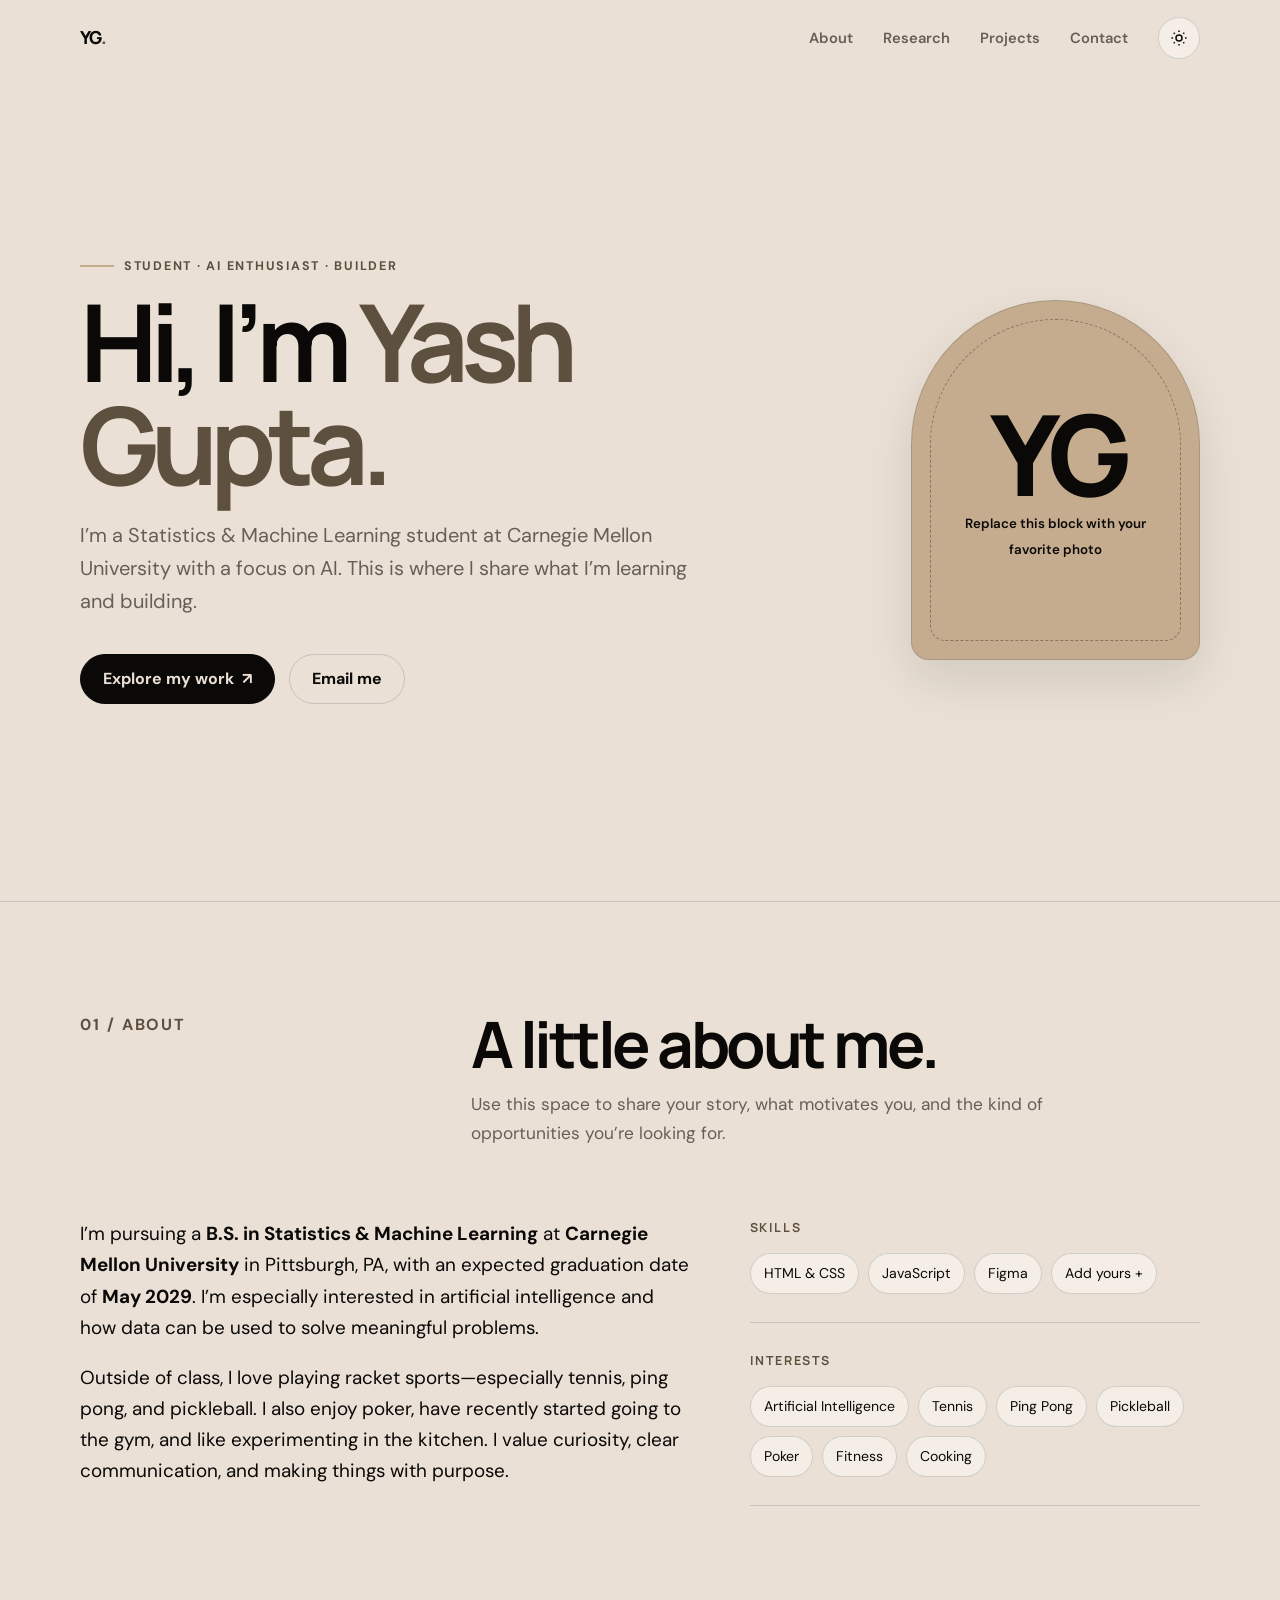
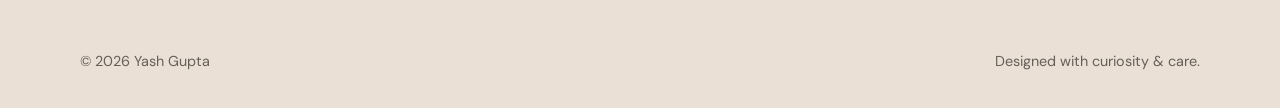
==== index.html @ 0198ca64 "Website" ====
<!doctype html>
<html lang="en" data-theme="light">
  <head>
    <meta charset="UTF-8" />
    <meta name="viewport" content="width=device-width, initial-scale=1.0" />
    <meta
      name="description"
      content="Yash Gupta's portfolio — Statistics & Machine Learning student at Carnegie Mellon University focused on AI."
    />
    <meta name="theme-color" content="#eae0d5" />
    <title>Yash Gupta — Portfolio</title>
    <link rel="preconnect" href="https://fonts.googleapis.com" />
    <link rel="preconnect" href="https://fonts.gstatic.com" crossorigin />
    <link
      href="https://fonts.googleapis.com/css2?family=DM+Sans:wght@400;500;600&family=Manrope:wght@500;600;700;800&display=swap"
      rel="stylesheet"
    />
    <style>
      :root {
        --ink: #0a0908;
        --slate: #22333b;
        --cream: #eae0d5;
        --sand: #c6ac8f;
        --earth: #5e503f;
        --surface: #f5eee7;
        --line: rgba(34, 51, 59, 0.17);
        --muted: #665f58;
        --shadow: 0 20px 50px rgba(10, 9, 8, 0.1);
        --radius: 22px;
      }

      [data-theme="dark"] {
        --ink: #f6ede4;
        --slate: #c6d3d8;
        --cream: #0a0908;
        --sand: #c6ac8f;
        --earth: #d0b89d;
        --surface: #161a1c;
        --line: rgba(234, 224, 213, 0.17);
        --muted: #b9afa6;
        --shadow: 0 20px 50px rgba(0, 0, 0, 0.28);
      }

      * { box-sizing: border-box; }
      html { scroll-behavior: smooth; }
      body {
        margin: 0;
        color: var(--ink);
        background: var(--cream);
        font-family: "DM Sans", sans-serif;
        line-height: 1.65;
        transition: background 0.25s ease, color 0.25s ease;
      }

      body::before {
        content: "";
        position: fixed;
        inset: 0;
        pointer-events: none;
        opacity: 0.3;
        background-image: radial-gradient(var(--earth) 0.5px, transparent 0.5px);
        background-size: 18px 18px;
        mask-image: linear-gradient(to bottom, black, transparent 55%);
        z-index: -1;
      }

      a { color: inherit; }
      button, input, textarea { font: inherit; }
      button, a { -webkit-tap-highlight-color: transparent; }
      h1, h2, h3, p { margin-top: 0; }
      h1, h2, h3, .logo { font-family: "Manrope", sans-serif; }
      section { scroll-margin-top: 92px; }
      .container { width: min(1120px, calc(100% - 40px)); margin-inline: auto; }

      .skip-link {
        position: fixed; left: 16px; top: -60px; z-index: 100;
        padding: 10px 16px; border-radius: 10px; background: var(--ink); color: var(--cream);
      }
      .skip-link:focus { top: 16px; }

      header {
        position: sticky; top: 0; z-index: 50;
        border-bottom: 1px solid transparent;
        background: color-mix(in srgb, var(--cream) 86%, transparent);
        backdrop-filter: blur(16px);
      }
      header.scrolled { border-color: var(--line); }
      nav { min-height: 76px; display: flex; align-items: center; justify-content: space-between; }
      .logo { text-decoration: none; font-weight: 800; font-size: 1.12rem; letter-spacing: -0.04em; }
      .logo span { color: var(--earth); }
      .nav-links { display: flex; align-items: center; gap: 30px; }
      .nav-links a { text-decoration: none; color: var(--muted); font-weight: 600; font-size: 0.92rem; }
      .nav-links a:hover, .nav-links a:focus-visible { color: var(--ink); }
      .icon-button {
        width: 42px; height: 42px; border: 1px solid var(--line); border-radius: 50%;
        display: grid; place-items: center; cursor: pointer; color: var(--ink); background: var(--surface);
      }
      .theme-toggle svg { width: 18px; }
      .moon-icon, [data-theme="dark"] .sun-icon { display: none; }
      [data-theme="dark"] .moon-icon { display: block; }
      .menu-button { display: none; }

      .hero { min-height: calc(100vh - 76px); display: grid; align-items: center; padding: 82px 0 100px; }
      .hero-grid { display: grid; grid-template-columns: minmax(0, 1.45fr) minmax(280px, 0.55fr); gap: 70px; align-items: center; }
      .eyebrow {
        display: flex; align-items: center; gap: 10px; color: var(--earth);
        font-size: 0.78rem; font-weight: 700; letter-spacing: 0.14em; text-transform: uppercase;
      }
      .eyebrow::before { content: ""; width: 34px; height: 2px; background: var(--sand); }
      h1 { max-width: 800px; margin-bottom: 24px; font-size: clamp(3.4rem, 8.4vw, 7.4rem); line-height: 0.96; letter-spacing: -0.075em; }
      h1 span { color: var(--earth); }
      .hero-copy { max-width: 640px; color: var(--muted); font-size: clamp(1.05rem, 2vw, 1.25rem); }
      .hero-actions { display: flex; gap: 14px; flex-wrap: wrap; margin-top: 36px; }
      .button {
        min-height: 50px; padding: 0 22px; border: 1px solid var(--ink); border-radius: 999px;
        display: inline-flex; align-items: center; justify-content: center; gap: 8px;
        background: var(--ink); color: var(--cream); text-decoration: none; font-weight: 700;
        transition: transform 0.2s, background 0.2s;
      }
      .button:hover { transform: translateY(-2px); }
      .button.secondary { color: var(--ink); background: transparent; border-color: var(--line); }
      .portrait {
        aspect-ratio: 4 / 5; padding: 18px; border: 1px solid var(--line); border-radius: 180px 180px var(--radius) var(--radius);
        background: var(--sand); box-shadow: var(--shadow); transform: rotate(2deg);
      }
      .portrait-inner {
        height: 100%; border: 1px dashed rgba(10, 9, 8, 0.34); border-radius: inherit;
        display: grid; place-items: center; padding: 28px; text-align: center; color: #0a0908;
      }
      .portrait-inner strong { display: block; font: 800 clamp(4rem, 9vw, 7rem)/1 "Manrope"; letter-spacing: -0.08em; }
      .portrait-inner small { max-width: 150px; font-weight: 600; }

      .section { padding: 110px 0; border-top: 1px solid var(--line); }
      .section-header { display: grid; grid-template-columns: 0.65fr 1.35fr; gap: 40px; margin-bottom: 54px; }
      .section-number { color: var(--earth); font-weight: 700; letter-spacing: 0.12em; }
      h2 { margin-bottom: 14px; font-size: clamp(2.3rem, 5vw, 4.7rem); line-height: 1; letter-spacing: -0.055em; }
      .section-intro { max-width: 650px; color: var(--muted); font-size: 1.08rem; }

      .about-grid { display: grid; grid-template-columns: 1.15fr 0.85fr; gap: 60px; }
      .about-story { font-size: 1.18rem; }
      .about-story p:last-child { margin-bottom: 0; }
      .details { display: grid; gap: 28px; }
      .detail-block { padding-bottom: 28px; border-bottom: 1px solid var(--line); }
      .detail-block h3 { margin-bottom: 14px; font-size: 0.78rem; color: var(--earth); letter-spacing: 0.13em; text-transform: uppercase; }
      .chips { display: flex; flex-wrap: wrap; gap: 9px; }
      .chip { padding: 8px 13px; border-radius: 999px; background: var(--surface); border: 1px solid var(--line); font-size: 0.88rem; }

      .projects-grid { display: grid; grid-template-columns: repeat(3, 1fr); gap: 20px; }
      .project-card {
        min-height: 430px; padding: 28px; border: 1px solid var(--line); border-radius: var(--radius);
        display: flex; flex-direction: column; background: var(--surface); box-shadow: 0 1px 0 rgba(10,9,8,.02);
        transition: transform 0.25s ease, box-shadow 0.25s ease;
      }
      .project-card:hover { transform: translateY(-7px); box-shadow: var(--shadow); }
      .project-card.featured { background: var(--slate); color: var(--cream); }
      [data-theme="dark"] .project-card.featured { color: #0a0908; }
      .project-top { display: flex; justify-content: space-between; align-items: center; }
      .project-index { opacity: 0.65; font-weight: 700; }
      .arrow { font-size: 1.4rem; transition: transform 0.2s; }
      .project-card:hover .arrow { transform: translate(3px, -3px); }
      .project-card h3 { margin: auto 0 12px; font-size: 1.65rem; letter-spacing: -0.035em; }
      .project-card p { color: var(--muted); }
      .project-card.featured p { color: inherit; opacity: 0.74; }
      .tags { display: flex; gap: 8px; flex-wrap: wrap; margin-top: 18px; }
      .tags span { font-size: 0.76rem; font-weight: 700; text-transform: uppercase; letter-spacing: 0.06em; }

      .highlights-grid { display: grid; grid-template-columns: 0.82fr 1.18fr; gap: 20px; }
      .highlight-card {
        min-height: 390px; padding: clamp(28px, 4vw, 44px); border: 1px solid var(--line);
        border-radius: var(--radius); display: flex; flex-direction: column; background: var(--surface);
      }
      .highlight-card.community { background: var(--sand); color: #0a0908; }
      .highlight-label { margin-bottom: 56px; font-size: 0.76rem; font-weight: 700; letter-spacing: 0.13em; text-transform: uppercase; }
      .highlight-card h3 { margin-bottom: 14px; font-size: clamp(1.8rem, 3vw, 2.7rem); line-height: 1.05; letter-spacing: -0.045em; }
      .highlight-card p { max-width: 620px; color: var(--muted); }
      .highlight-card.community p { color: #413a31; }
      .resource-links { display: flex; flex-wrap: wrap; gap: 10px; margin-top: auto; padding-top: 30px; }
      .resource-link {
        padding: 10px 14px; border: 1px solid currentColor; border-radius: 999px;
        display: inline-flex; align-items: center; gap: 8px; color: inherit; text-decoration: none;
        font-size: 0.85rem; font-weight: 700; transition: transform 0.2s, background 0.2s;
      }
      .resource-link:hover { transform: translateY(-2px); background: color-mix(in srgb, currentColor 8%, transparent); }

      .contact-panel {
        padding: clamp(30px, 6vw, 72px); border-radius: calc(var(--radius) + 8px); color: #eae0d5; background: #22333b;
        display: grid; grid-template-columns: 1.1fr 0.9fr; gap: 70px; box-shadow: var(--shadow);
      }
      .contact-panel h2 { max-width: 580px; }
      .contact-panel p { color: #cbd2d3; }
      .contact-links { display: grid; align-content: center; }
      .contact-link { padding: 18px 0; border-bottom: 1px solid rgba(234,224,213,.2); display: flex; justify-content: space-between; text-decoration: none; }
      .contact-link:hover span:last-child { transform: translateX(5px); }
      .contact-link span:last-child { transition: transform 0.2s; }

      footer { padding: 34px 0; color: var(--muted); font-size: 0.9rem; }
      .footer-inner { display: flex; justify-content: space-between; gap: 20px; }

      .reveal { opacity: 0; transform: translateY(24px); transition: opacity .7s ease, transform .7s ease; }
      .reveal.visible { opacity: 1; transform: none; }
      :focus-visible { outline: 3px solid var(--sand); outline-offset: 4px; }

      @media (max-width: 840px) {
        .menu-button { display: grid; }
        .nav-links {
          position: absolute; top: 76px; left: 20px; right: 20px; padding: 20px;
          border: 1px solid var(--line); border-radius: 16px; align-items: stretch; flex-direction: column;
          background: var(--surface); box-shadow: var(--shadow); opacity: 0; pointer-events: none; transform: translateY(-8px); transition: .2s;
        }
        .nav-links.open { opacity: 1; pointer-events: auto; transform: none; }
        .nav-links .theme-toggle { align-self: center; }
        .hero { min-height: auto; }
        .hero-grid { grid-template-columns: 1fr; }
        .portrait { width: min(380px, 88%); justify-self: center; }
        .section-header, .about-grid, .contact-panel { grid-template-columns: 1fr; gap: 30px; }
        .projects-grid, .highlights-grid { grid-template-columns: 1fr 1fr; }
        .project-card:last-child { grid-column: 1 / -1; min-height: 300px; }
      }

      @media (max-width: 580px) {
        .container { width: min(100% - 28px, 1120px); }
        .hero { padding: 56px 0 80px; }
        h1 { font-size: clamp(3rem, 17vw, 5rem); }
        .section { padding: 80px 0; }
        .projects-grid, .highlights-grid { grid-template-columns: 1fr; }
        .project-card, .project-card:last-child { grid-column: auto; min-height: 340px; }
        .footer-inner { flex-direction: column; }
      }

      @media (prefers-reduced-motion: reduce) {
        *, *::before, *::after { scroll-behavior: auto !important; transition-duration: 0.01ms !important; }
        .reveal { opacity: 1; transform: none; }
      }
    </style>
  </head>
  <body>
    <a class="skip-link" href="#main">Skip to content</a>
    <header id="site-header">
      <nav class="container" aria-label="Main navigation">
        <a class="logo" href="#home" aria-label="Yash Gupta homepage">YG<span>.</span></a>
        <button class="icon-button menu-button" type="button" aria-label="Open menu" aria-expanded="false">
          <svg viewBox="0 0 24 24" width="20" fill="none" stroke="currentColor" stroke-width="2"><path d="M4 7h16M4 12h16M4 17h16" /></svg>
        </button>
        <div class="nav-links">
          <a href="#about">About</a>
          <a href="research.html">Research</a>
          <a href="projects.html">Projects</a>
          <a href="contact.html">Contact</a>
          <button class="icon-button theme-toggle" type="button" aria-label="Switch to dark theme">
            <svg class="sun-icon" viewBox="0 0 24 24" fill="none" stroke="currentColor" stroke-width="2"><circle cx="12" cy="12" r="4"/><path d="M12 2v2M12 20v2M4.93 4.93l1.42 1.42M17.66 17.66l1.41 1.41M2 12h2M20 12h2M4.93 19.07l1.42-1.42M17.66 6.34l1.41-1.41"/></svg>
            <svg class="moon-icon" viewBox="0 0 24 24" fill="none" stroke="currentColor" stroke-width="2"><path d="M20.5 14.2A8.5 8.5 0 019.8 3.5a8.5 8.5 0 1010.7 10.7z"/></svg>
          </button>
        </div>
      </nav>
    </header>

    <main id="main">
      <section class="hero" id="home">
        <div class="container hero-grid">
          <div class="reveal">
            <p class="eyebrow">Student · AI Enthusiast · Builder</p>
            <h1>Hi, I’m <span>Yash Gupta.</span></h1>
            <p class="hero-copy">I’m a Statistics &amp; Machine Learning student at Carnegie Mellon University with a focus on AI. This is where I share what I’m learning and building.</p>
            <div class="hero-actions">
              <a class="button" href="research.html">Explore my work <span aria-hidden="true">↗</span></a>
              <a class="button secondary" href="mailto:ygupta3@andrew.cmu.edu">Email me</a>
            </div>
          </div>
          <div class="portrait reveal" aria-label="Photo placeholder">
            <div class="portrait-inner">
              <div><strong>YG</strong><small>Replace this block with your favorite photo</small></div>
            </div>
          </div>
        </div>
      </section>

      <section class="section" id="about">
        <div class="container">
          <div class="section-header reveal">
            <p class="section-number">01 / ABOUT</p>
            <div><h2>A little about me.</h2><p class="section-intro">Use this space to share your story, what motivates you, and the kind of opportunities you’re looking for.</p></div>
          </div>
          <div class="about-grid reveal">
            <div class="about-story">
              <p>I’m pursuing a <strong>B.S. in Statistics &amp; Machine Learning</strong> at <strong>Carnegie Mellon University</strong> in Pittsburgh, PA, with an expected graduation date of <strong>May 2029</strong>. I’m especially interested in artificial intelligence and how data can be used to solve meaningful problems.</p>
              <p>Outside of class, I love playing racket sports—especially tennis, ping pong, and pickleball. I also enjoy poker, have recently started going to the gym, and like experimenting in the kitchen. I value curiosity, clear communication, and making things with purpose.</p>
            </div>
            <div class="details">
              <div class="detail-block"><h3>Skills</h3><div class="chips"><span class="chip">HTML & CSS</span><span class="chip">JavaScript</span><span class="chip">Figma</span><span class="chip">Add yours +</span></div></div>
              <div class="detail-block"><h3>Interests</h3><div class="chips"><span class="chip">Artificial Intelligence</span><span class="chip">Tennis</span><span class="chip">Ping Pong</span><span class="chip">Pickleball</span><span class="chip">Poker</span><span class="chip">Fitness</span><span class="chip">Cooking</span></div></div>
            </div>
          </div>
        </div>
      </section>

    </main>

    <footer><div class="container footer-inner"><span>© <span id="year"></span> Yash Gupta</span><span>Designed with curiosity & care.</span></div></footer>

    <script>
      const root = document.documentElement;
      const themeButton = document.querySelector('.theme-toggle');
      const menuButton = document.querySelector('.menu-button');
      const navLinks = document.querySelector('.nav-links');
      const savedTheme = localStorage.getItem('portfolio-theme');

      if (savedTheme) root.dataset.theme = savedTheme;
      else if (matchMedia('(prefers-color-scheme: dark)').matches) root.dataset.theme = 'dark';

      function updateThemeLabel() {
        themeButton.setAttribute('aria-label', `Switch to ${root.dataset.theme === 'dark' ? 'light' : 'dark'} theme`);
        document.querySelector('meta[name="theme-color"]').content = root.dataset.theme === 'dark' ? '#0a0908' : '#eae0d5';
      }
      updateThemeLabel();

      themeButton.addEventListener('click', () => {
        root.dataset.theme = root.dataset.theme === 'dark' ? 'light' : 'dark';
        localStorage.setItem('portfolio-theme', root.dataset.theme);
        updateThemeLabel();
      });

      menuButton.addEventListener('click', () => {
        const isOpen = navLinks.classList.toggle('open');
        menuButton.setAttribute('aria-expanded', isOpen);
        menuButton.setAttribute('aria-label', isOpen ? 'Close menu' : 'Open menu');
      });
      document.querySelectorAll('.nav-links a').forEach(link => link.addEventListener('click', () => {
        navLinks.classList.remove('open');
        menuButton.setAttribute('aria-expanded', 'false');
      }));

      const observer = new IntersectionObserver(entries => {
        entries.forEach(entry => { if (entry.isIntersecting) entry.target.classList.add('visible'); });
      }, { threshold: 0.12 });
      document.querySelectorAll('.reveal').forEach(element => observer.observe(element));
      addEventListener('scroll', () => document.querySelector('#site-header').classList.toggle('scrolled', scrollY > 8), { passive: true });
      document.querySelector('#year').textContent = new Date().getFullYear();
    </script>
  </body>
</html>
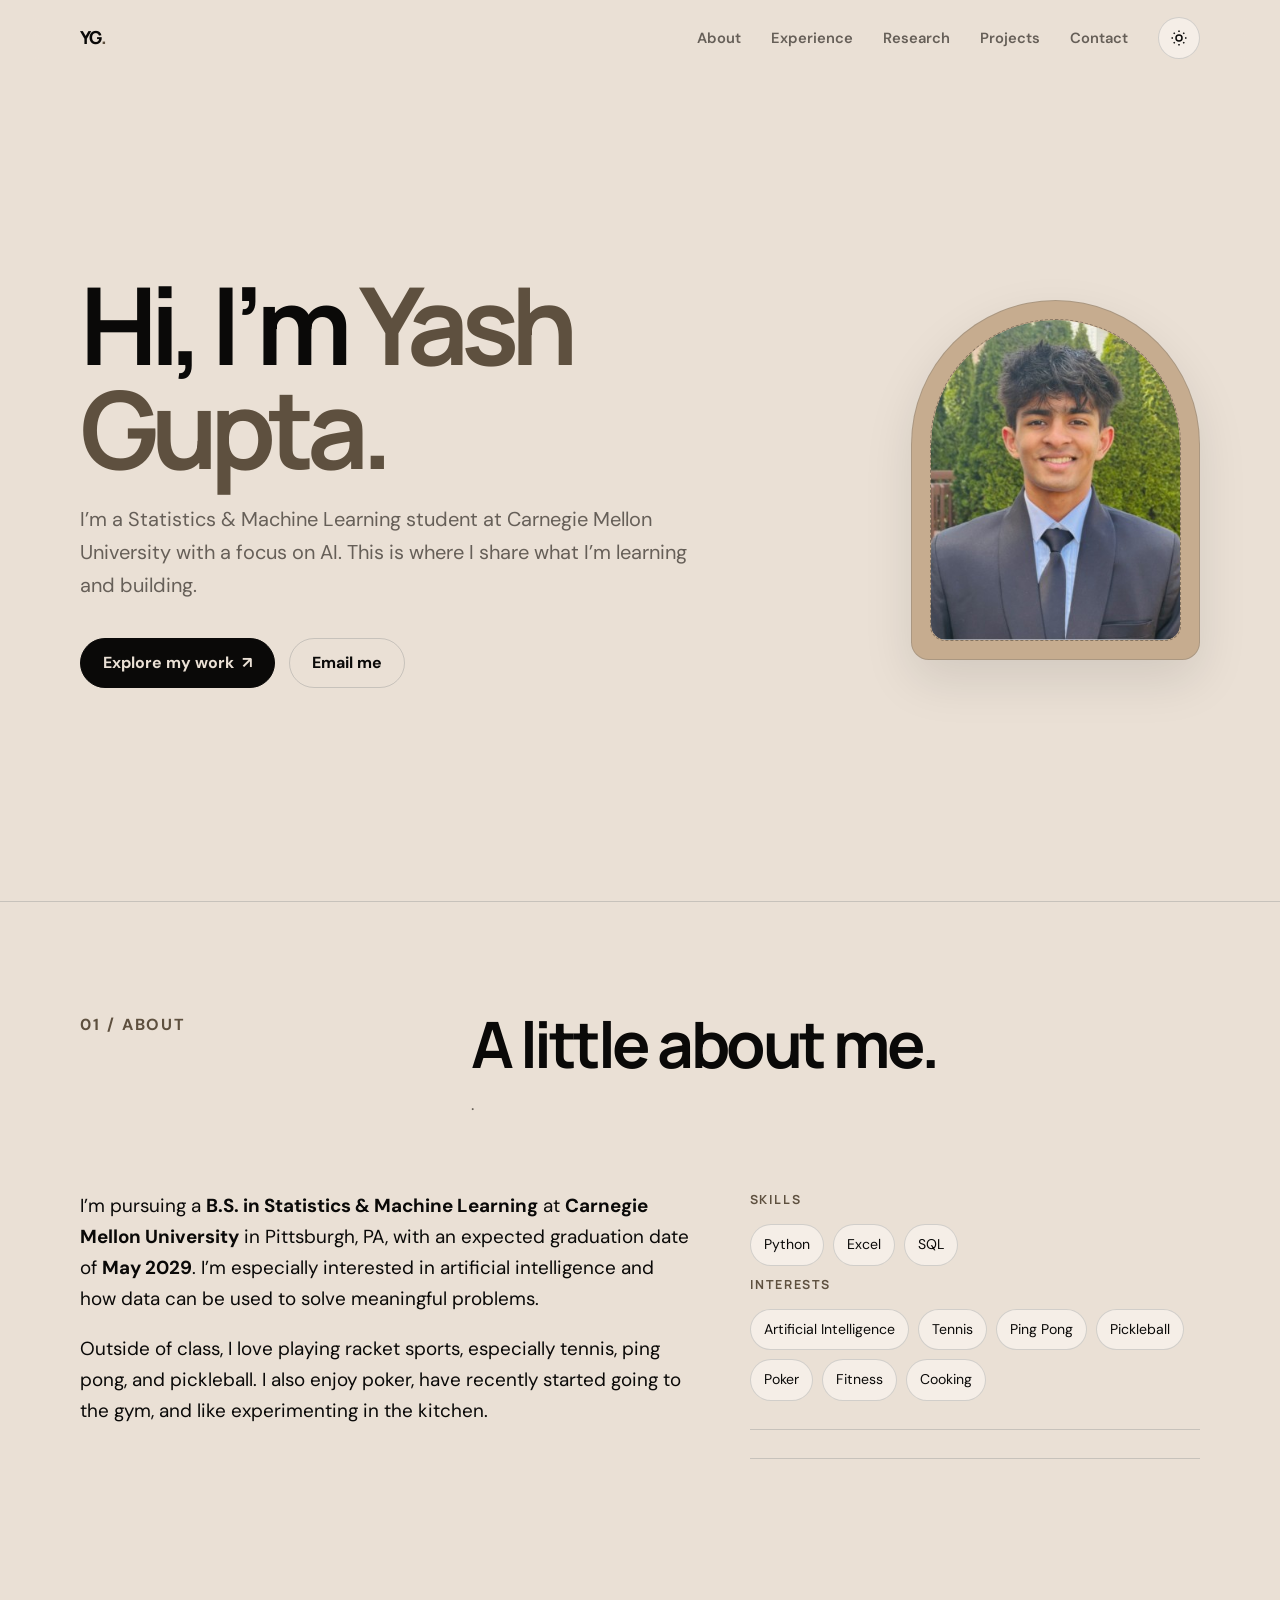
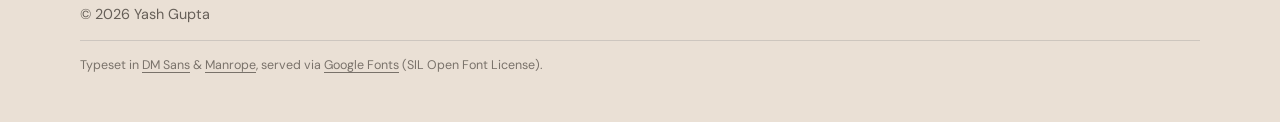
==== commit dfac098a: "Updated Website" ====
--- a/index.html
+++ b/index.html
@@ -27,6 +27,8 @@
         --muted: #665f58;
         --shadow: 0 20px 50px rgba(10, 9, 8, 0.1);
         --radius: 22px;
+        --glow-color: rgba(198, 172, 143, 0.4);
+        --glow-blend: multiply;
       }
 
       [data-theme="dark"] {
@@ -39,7 +41,18 @@
         --line: rgba(234, 224, 213, 0.17);
         --muted: #b9afa6;
         --shadow: 0 20px 50px rgba(0, 0, 0, 0.28);
-      }
+        --glow-color: rgba(94, 234, 212, 0.28);
+        --glow-blend: screen;
+      }
+
+      .cursor-glow {
+        position: fixed; top: 0; left: 0; width: 480px; height: 480px; border-radius: 50%;
+        pointer-events: none; z-index: 40; will-change: transform;
+        background: radial-gradient(circle closest-side, var(--glow-color), transparent 72%);
+        mix-blend-mode: var(--glow-blend); opacity: 0; transition: opacity 0.4s ease;
+      }
+      .cursor-glow.active { opacity: 1; }
+      @media (pointer: coarse), (prefers-reduced-motion: reduce) { .cursor-glow { display: none; } }
 
       * { box-sizing: border-box; }
       html { scroll-behavior: smooth; }
@@ -126,9 +139,11 @@
       .portrait-inner {
         height: 100%; border: 1px dashed rgba(10, 9, 8, 0.34); border-radius: inherit;
         display: grid; place-items: center; padding: 28px; text-align: center; color: #0a0908;
+        position: relative; overflow: hidden;
       }
       .portrait-inner strong { display: block; font: 800 clamp(4rem, 9vw, 7rem)/1 "Manrope"; letter-spacing: -0.08em; }
       .portrait-inner small { max-width: 150px; font-weight: 600; }
+      .avatar-photo { position: absolute; inset: 0; width: 100%; height: 100%; object-fit: cover; object-position: top; border-radius: inherit; }
 
       .section { padding: 110px 0; border-top: 1px solid var(--line); }
       .section-header { display: grid; grid-template-columns: 0.65fr 1.35fr; gap: 40px; margin-bottom: 54px; }
@@ -195,6 +210,8 @@
 
       footer { padding: 34px 0; color: var(--muted); font-size: 0.9rem; }
       .footer-inner { display: flex; justify-content: space-between; gap: 20px; }
+      .footer-credits { margin-top: 14px; padding-top: 14px; border-top: 1px solid var(--line); font-size: 0.78rem; color: var(--muted); opacity: 0.85; }
+      .footer-credits a { color: inherit; text-decoration: underline; text-underline-offset: 3px; }
 
       .reveal { opacity: 0; transform: translateY(24px); transition: opacity .7s ease, transform .7s ease; }
       .reveal.visible { opacity: 1; transform: none; }
@@ -243,6 +260,7 @@
         </button>
         <div class="nav-links">
           <a href="#about">About</a>
+          <a href="experience.html">Experience</a>
           <a href="research.html">Research</a>
           <a href="projects.html">Projects</a>
           <a href="contact.html">Contact</a>
@@ -258,7 +276,6 @@
       <section class="hero" id="home">
         <div class="container hero-grid">
           <div class="reveal">
-            <p class="eyebrow">Student · AI Enthusiast · Builder</p>
             <h1>Hi, I’m <span>Yash Gupta.</span></h1>
             <p class="hero-copy">I’m a Statistics &amp; Machine Learning student at Carnegie Mellon University with a focus on AI. This is where I share what I’m learning and building.</p>
             <div class="hero-actions">
@@ -266,9 +283,9 @@
               <a class="button secondary" href="mailto:ygupta3@andrew.cmu.edu">Email me</a>
             </div>
           </div>
-          <div class="portrait reveal" aria-label="Photo placeholder">
-            <div class="portrait-inner">
-              <div><strong>YG</strong><small>Replace this block with your favorite photo</small></div>
+          <div class="portrait reveal" aria-label="Photo of Yash Gupta">
+            <div class="portrait-inner" id="portrait-inner">
+              <img class="avatar-photo" src="assets/profile.jpg" alt="Yash Gupta" onerror="this.closest('.portrait-inner').innerHTML='&lt;div&gt;&lt;strong&gt;YG&lt;/strong&gt;&lt;small&gt;Add assets/profile.jpg to show your photo&lt;/small&gt;&lt;/div&gt;'">
             </div>
           </div>
         </div>
@@ -278,15 +295,15 @@
         <div class="container">
           <div class="section-header reveal">
             <p class="section-number">01 / ABOUT</p>
-            <div><h2>A little about me.</h2><p class="section-intro">Use this space to share your story, what motivates you, and the kind of opportunities you’re looking for.</p></div>
+            <div><h2>A little about me.</h2><p class="section-intro">.</p></div>
           </div>
           <div class="about-grid reveal">
             <div class="about-story">
               <p>I’m pursuing a <strong>B.S. in Statistics &amp; Machine Learning</strong> at <strong>Carnegie Mellon University</strong> in Pittsburgh, PA, with an expected graduation date of <strong>May 2029</strong>. I’m especially interested in artificial intelligence and how data can be used to solve meaningful problems.</p>
-              <p>Outside of class, I love playing racket sports—especially tennis, ping pong, and pickleball. I also enjoy poker, have recently started going to the gym, and like experimenting in the kitchen. I value curiosity, clear communication, and making things with purpose.</p>
+              <p>Outside of class, I love playing racket sports, especially tennis, ping pong, and pickleball. I also enjoy poker, have recently started going to the gym, and like experimenting in the kitchen.</p>
             </div>
             <div class="details">
-              <div class="detail-block"><h3>Skills</h3><div class="chips"><span class="chip">HTML & CSS</span><span class="chip">JavaScript</span><span class="chip">Figma</span><span class="chip">Add yours +</span></div></div>
+              <div class="detail-block"><h3>Skills</h3><div class="chips"><span class="chip">Python</span><span class="chip">Excel</span><span class="chip">SQL</span>
               <div class="detail-block"><h3>Interests</h3><div class="chips"><span class="chip">Artificial Intelligence</span><span class="chip">Tennis</span><span class="chip">Ping Pong</span><span class="chip">Pickleball</span><span class="chip">Poker</span><span class="chip">Fitness</span><span class="chip">Cooking</span></div></div>
             </div>
           </div>
@@ -295,7 +312,7 @@
 
     </main>
 
-    <footer><div class="container footer-inner"><span>© <span id="year"></span> Yash Gupta</span><span>Designed with curiosity & care.</span></div></footer>
+    <footer><div class="container"><div class="footer-inner"><span>© <span id="year"></span> Yash Gupta</span><span></span></div><p class="footer-credits">Typeset in <a href="https://fonts.google.com/specimen/DM+Sans" target="_blank" rel="noreferrer">DM Sans</a> &amp; <a href="https://fonts.google.com/specimen/Manrope" target="_blank" rel="noreferrer">Manrope</a>, served via <a href="https://fonts.google.com/" target="_blank" rel="noreferrer">Google Fonts</a> (SIL Open Font License).</p></div></footer>
 
     <script>
       const root = document.documentElement;
@@ -335,6 +352,20 @@
       document.querySelectorAll('.reveal').forEach(element => observer.observe(element));
       addEventListener('scroll', () => document.querySelector('#site-header').classList.toggle('scrolled', scrollY > 8), { passive: true });
       document.querySelector('#year').textContent = new Date().getFullYear();
+
+      if (!matchMedia('(pointer: coarse)').matches && !matchMedia('(prefers-reduced-motion: reduce)').matches) {
+        const glow = document.createElement('div');
+        glow.className = 'cursor-glow';
+        document.body.appendChild(glow);
+        let gx = 0, gy = 0, raf = null;
+        const move = () => { glow.style.transform = `translate3d(${gx}px, ${gy}px, 0) translate(-50%, -50%)`; raf = null; };
+        addEventListener('pointermove', e => {
+          gx = e.clientX; gy = e.clientY;
+          glow.classList.add('active');
+          if (!raf) raf = requestAnimationFrame(move);
+        }, { passive: true });
+        addEventListener('mouseleave', () => glow.classList.remove('active'));
+      }
     </script>
   </body>
 </html>
